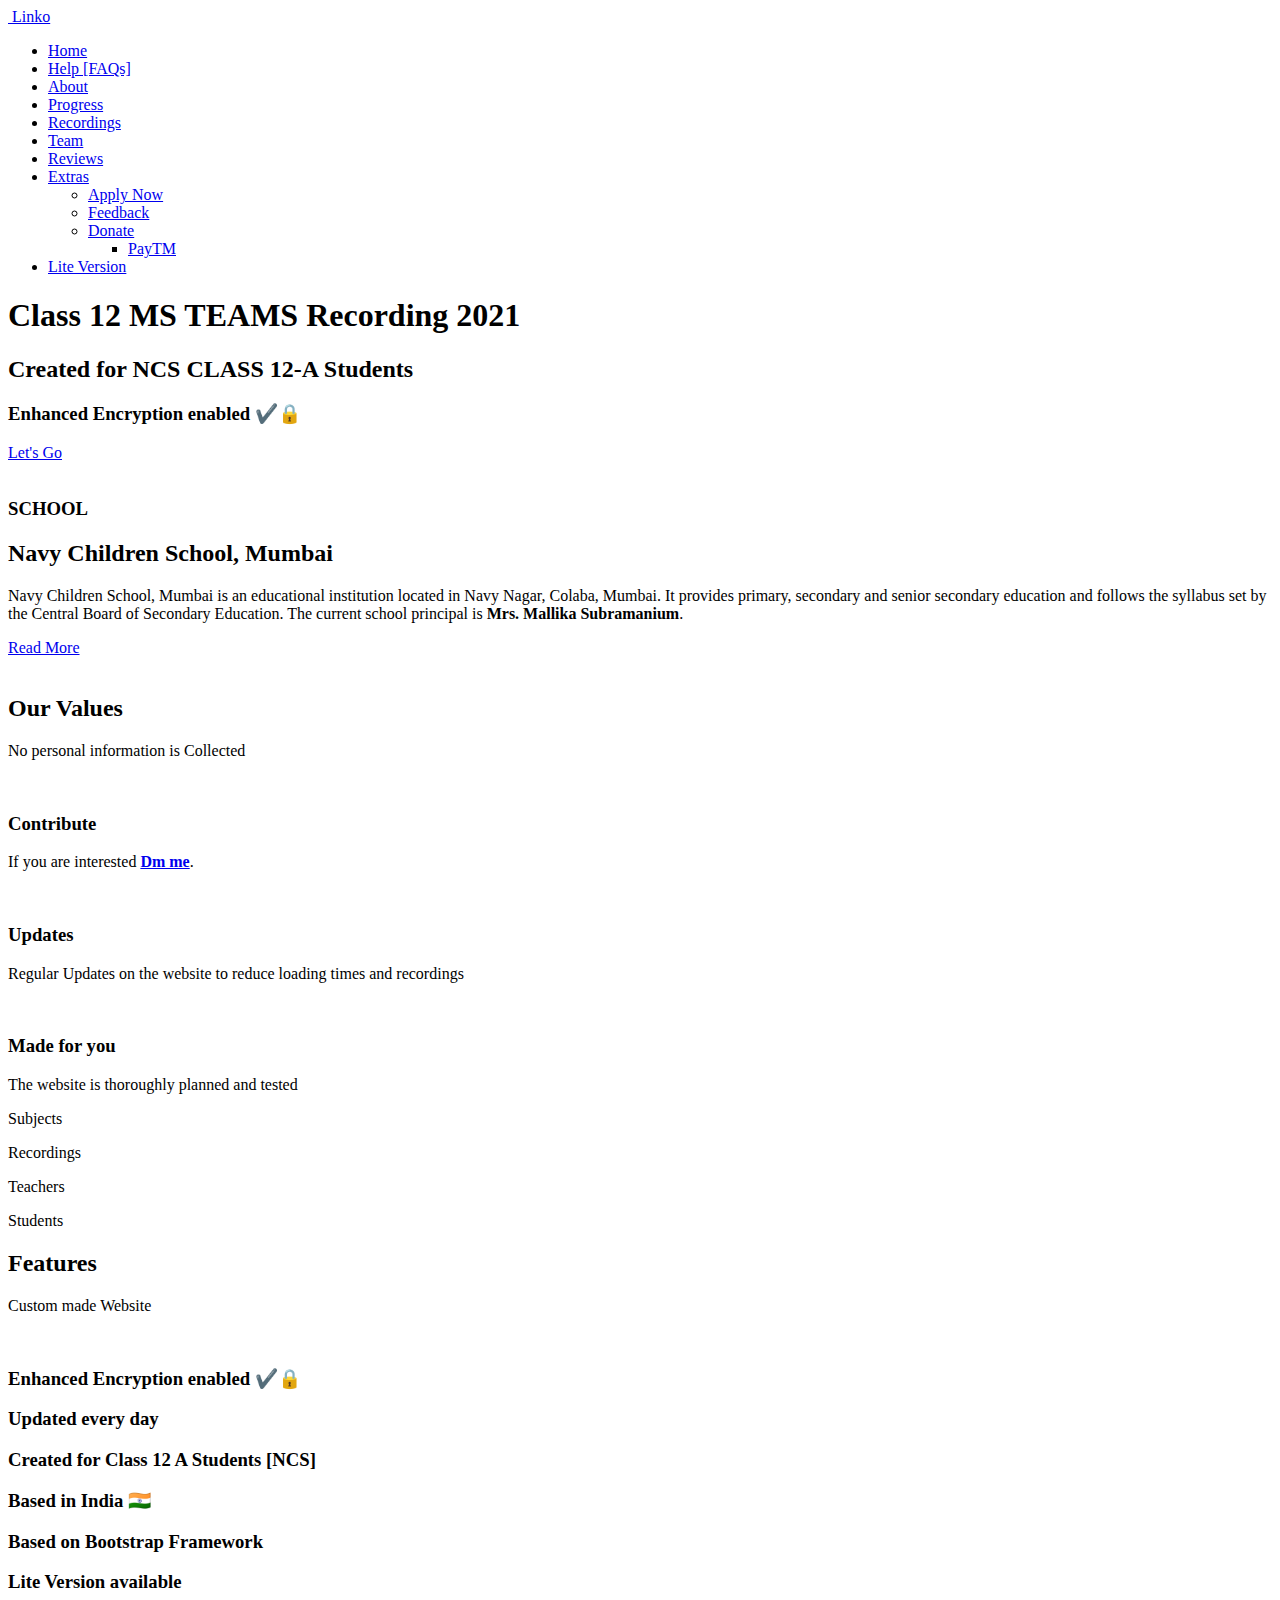
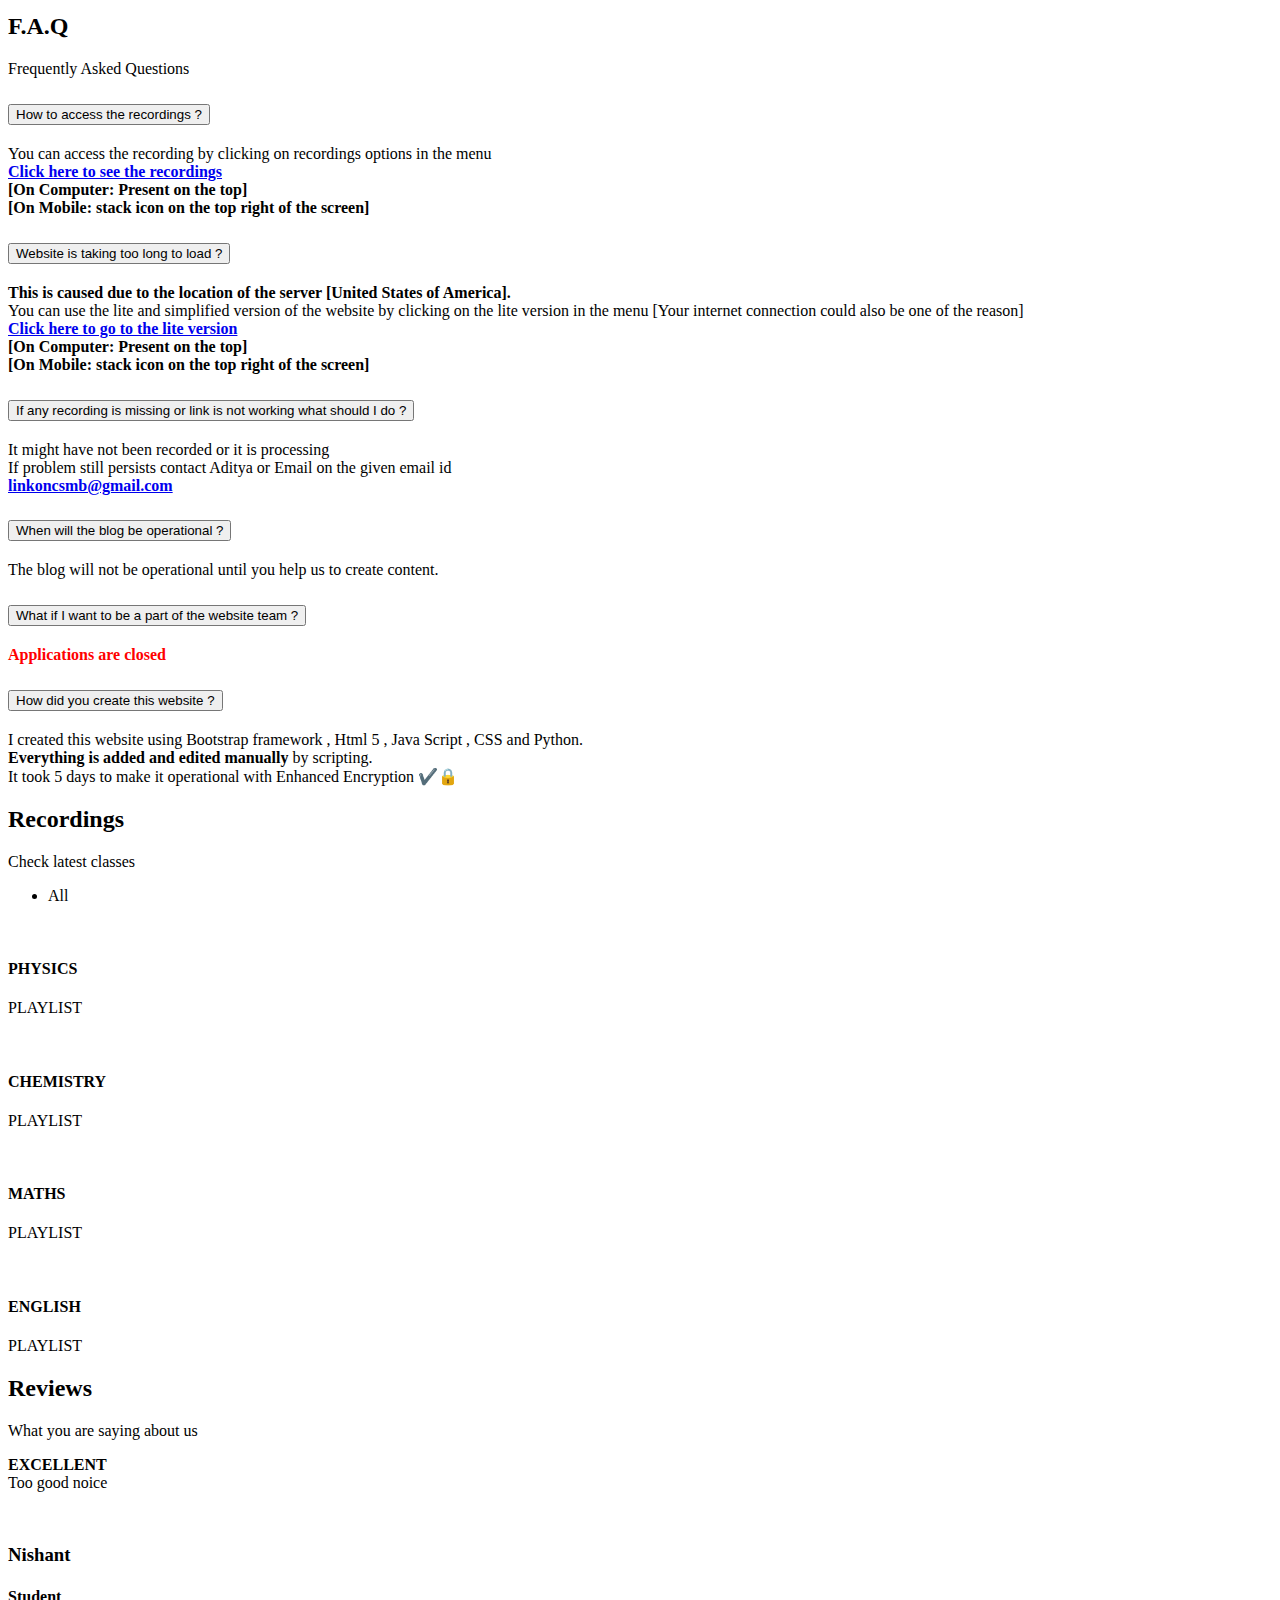
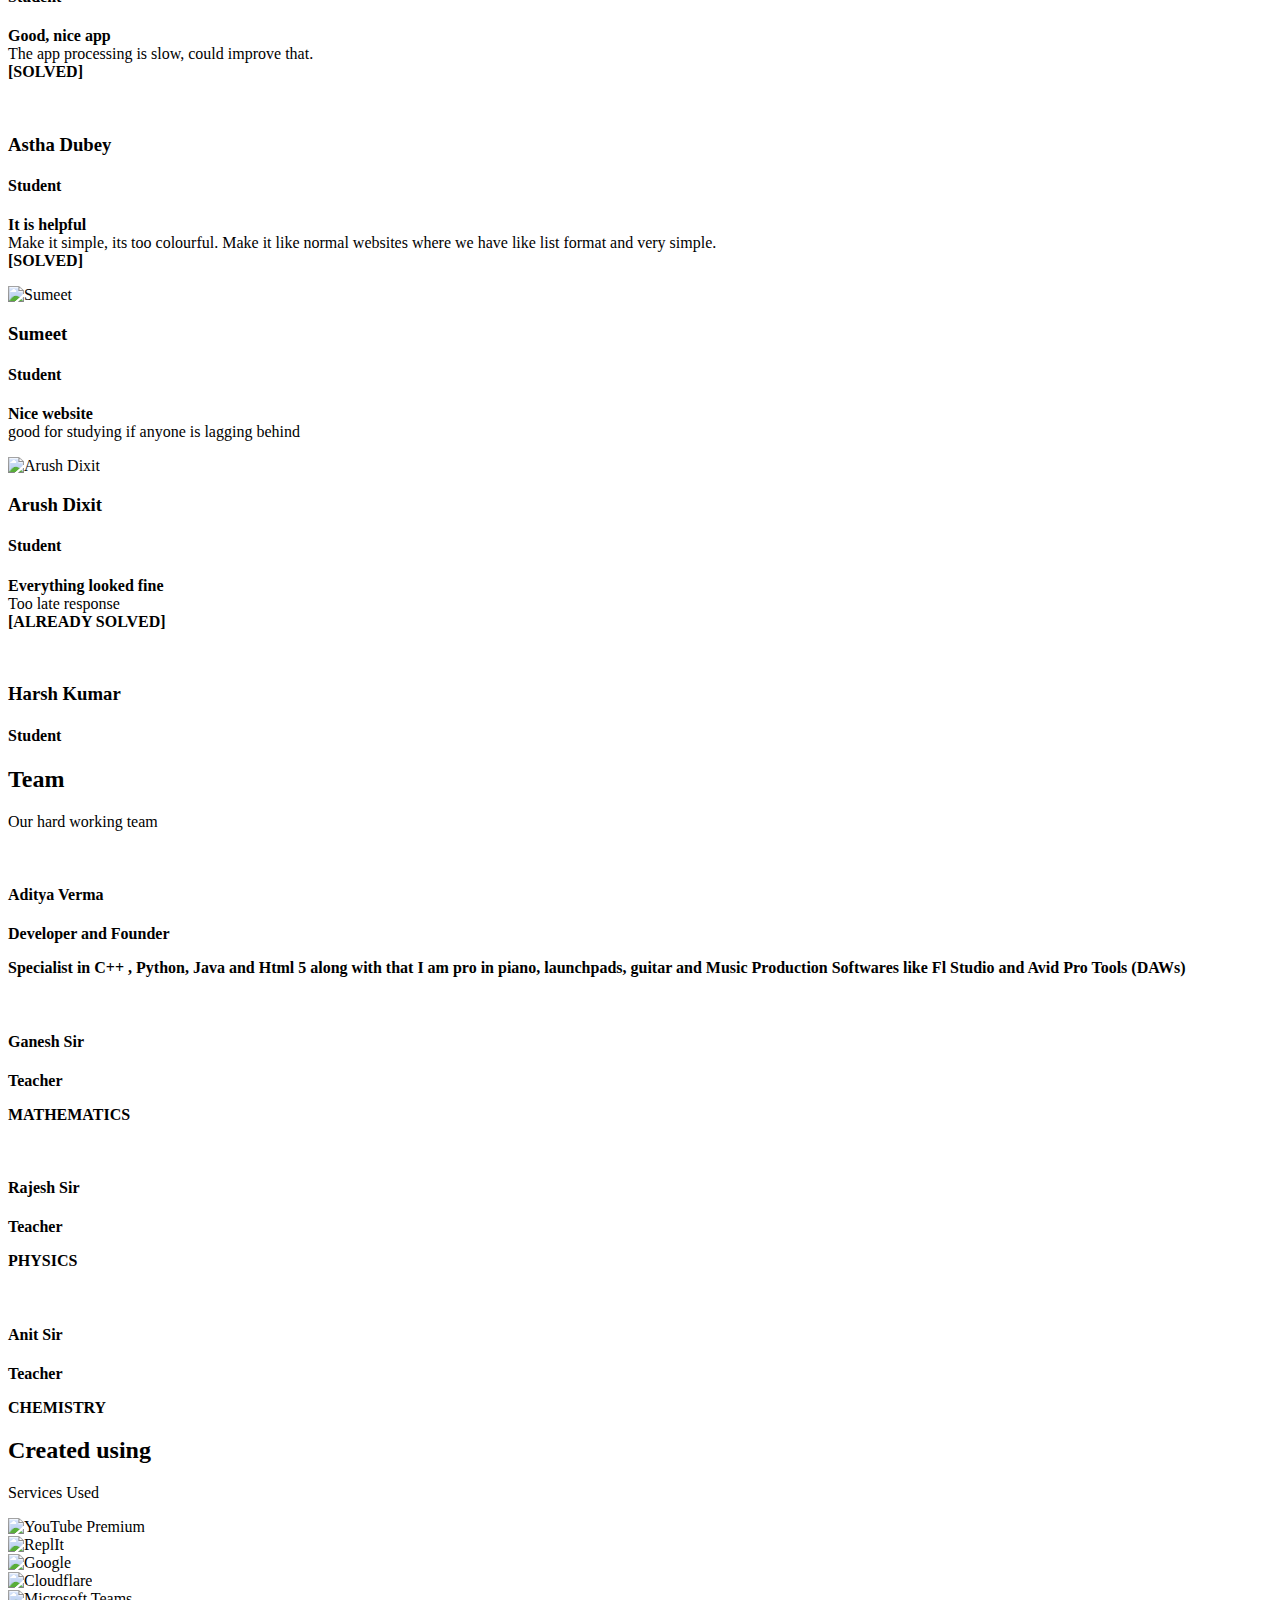
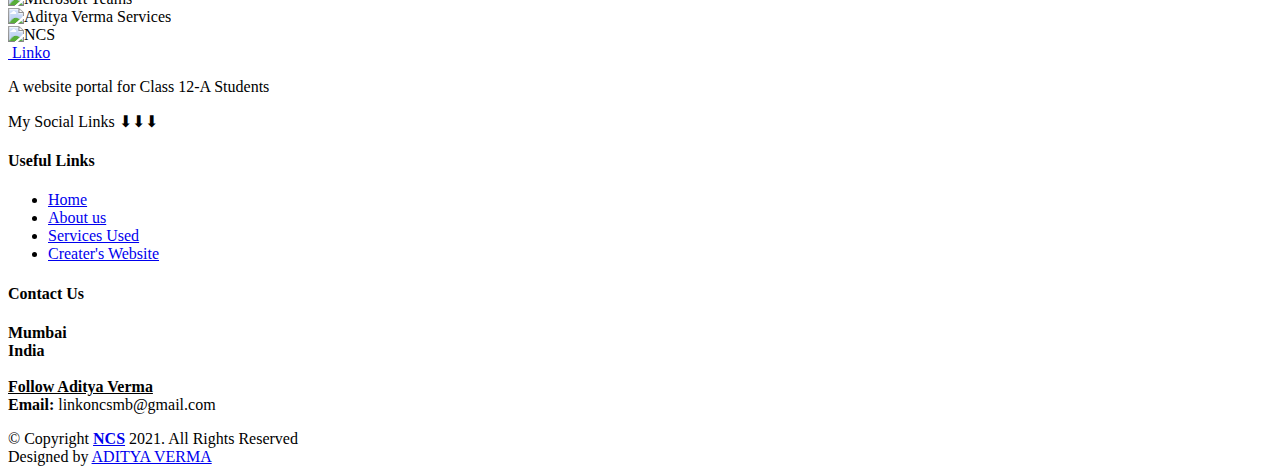
==== index.html @ db5c9a04 "Add files via upload" ====
<!DOCTYPE html>
<html lang="en">

<head>
  <meta charset="utf-8">
  <meta content="width=device-width, initial-scale=1.0" name="viewport">

  <title>Linko</title>
  <meta content="For class 12-A Student NCS BY ADITYA VERMA" name="description">

  <meta content="LINKO NCS" name="keywords">

  <!-- Favicons -->
  <link href="assets/img/favicon.png" rel="icon">
  <link href="assets/img/apple-touch-icon.png" rel="apple-touch-icon">

  <!-- Google Fonts -->
  <link
    href="https://fonts.googleapis.com/css?family=Open+Sans:300,300i,400,400i,600,600i,700,700i|Nunito:300,300i,400,400i,600,600i,700,700i|Poppins:300,300i,400,400i,500,500i,600,600i,700,700i"
    rel="stylesheet">

  <!-- Vendor CSS Files -->
  <link href="assets/vendor/bootstrap/css/bootstrap.min.css" rel="stylesheet">
  <link href="assets/vendor/bootstrap-icons/bootstrap-icons.css" rel="stylesheet">
  <link href="assets/vendor/aos/aos.css" rel="stylesheet">
  <link href="assets/vendor/remixicon/remixicon.css" rel="stylesheet">
  <link href="assets/vendor/swiper/swiper-bundle.min.css" rel="stylesheet">
  <link href="assets/vendor/glightbox/css/glightbox.min.css" rel="stylesheet">

  <link href="assets/css/style.css" rel="stylesheet">

</head>
<style>

  ::-moz-selection {
    /* Code for Firefox */
    color: black;
    background: #3af9c7;
  }

  ::selection {
    color: black;
    background: #3af9c7;
  }
</style>
<body>

  <!-- ======= Header ======= -->
  <header id="header" class="header fixed-top">
    <div class="container-fluid container-xl d-flex align-items-center justify-content-between">
      <!-- hitwebcounter Code START -->

      <a href="index.html" class="logo d-flex align-items-center">
        <img src="assets/img/logo.png" alt="">
        <span>Linko</span>
      </a>

      <nav id="navbar" class="navbar">
        <ul>
          <li><a class="nav-link scrollto active" href="#hero">Home</a></li>
          <li><a class="nav-link scrollto" href="#faq">Help [FAQs]</a></li>
          <li><a class="nav-link scrollto" href="#about">About</a></li>
          <li><a class="nav-link scrollto" href="#counts">Progress</a></li>
          <li><a class="nav-link scrollto" href="#portfolio">Recordings</a></li>
          <li><a class="nav-link scrollto" href="#team">Team</a></li>
          <li><a class="nav-link scrollto" href="#testimonials">Reviews</a></li>
          
          <li class="dropdown"><a href="#"><span>Extras</span> <i class="bi bi-chevron-down"></i></a>
            <ul>
              <li><a href="https://forms.gle/Lf3vLYEf5ioNbcC17">Apply Now</a></li>
              <li><a href="https://forms.gle/MYfnvfSgGbt4yJQ56">Feedback</a></li>
              <li class="dropdown"><a href="#"><span>Donate</span> <i class="bi bi-chevron-right"></i></a>
                <ul>
                  <li><a href="#">PayTM</a></li>
                </ul>
              </li>
            </ul>
          </li>
          <li><a class="getstarted scrollto" href="https://archive.adityavermareal.repl.co/" target="blank">Lite Version</S></a></li>
        </ul>
        <i class="bi bi-list mobile-nav-toggle"></i>
      </nav><!-- .navbar -->

    </div>
  </header><!-- End Header -->

  <!-- ======= Hero Section ======= -->
  <section id="hero" class="hero d-flex align-items-center">

    <div class="container">
      <div class="row">
        <div class="col-lg-6 d-flex flex-column justify-content-center">
          <h1 data-aos="fade-up">Class 12 MS TEAMS Recording 2021</h1>
          <h2 data-aos="fade-up" data-aos-delay="100">Created for NCS CLASS 12-A Students
          </h2>
          <h3 data-aos="fade-down" data-aos-delay="100">Enhanced Encryption enabled ✔️🔒
          </h3>
          <div data-aos="fade-up" data-aos-delay="100">
            <div class="text-center text-lg-start">
              <a href="#portfolio"
                class="btn-get-started scrollto d-inline-flex align-items-center justify-content-center align-self-center">
                <span>Let's Go</span>
                <i class="bi bi-arrow-right"></i>
              </a>
            </div>
          </div>
        </div>
        <div class="col-lg-6 hero-img" data-aos="zoom-out" data-aos-delay="200">
          <img src="assets/img/hero-img.png" class="img-fluid" alt="">
        </div>
      </div>
    </div>

  </section><!-- End Hero -->

  <main id="main">
    <!-- ======= About Section ======= -->
    <section id="about" class="about">

      <div class="container" data-aos="fade-up">
        <div class="row gx-0">

          <div class="col-lg-6 d-flex flex-column justify-content-center" data-aos="fade-up" data-aos-delay="200">
            <div class="content">
              <h3>SCHOOL</h3>
              <h2>Navy Children School, Mumbai</h2>
              <p>Navy Children School, Mumbai is an educational institution located in Navy Nagar, Colaba, Mumbai. It
                provides primary, secondary and senior secondary education and follows the syllabus set by the Central
                Board of Secondary Education. The current school principal is <b>Mrs. Mallika Subramanium</b>.</p>
              <div class="text-center text-lg-start">
                <a href="https://ncsmumbai.com"
                  class="btn-read-more d-inline-flex align-items-center justify-content-center align-self-center">
                  <span>Read More</span>
                  <i class="bi bi-arrow-right"></i>
                </a>
              </div>
            </div>
          </div>

          <div class="col-lg-6 d-flex align-items-center" data-aos="zoom-out" data-aos-delay="200">
            <img src="assets/img/about.jpg" class="img-fluid" alt="">
          </div>

        </div>
      </div>

    </section><!-- End About Section -->

    <!-- ======= Values Section ======= -->
    <section id="values" class="values">

      <div class="container" data-aos="fade-up">

        <header class="section-header">
          <h2>Our Values</h2>
          <p>No personal information is Collected</p>
        </header>

        <div class="row">

          <div class="col-lg-4">
            <div class="box" data-aos="fade-up" data-aos-delay="200">
              <img src="assets/img/values-1.png" class="img-fluid" alt="">
              <h3>Contribute</h3>
              <p>If you are interested <a href="https://www.instagram.com/aditya_verma_real/"><b>Dm me</b></a>.</p>
            </div>
          </div>

          <div class="col-lg-4 mt-4 mt-lg-0">
            <div class="box" data-aos="fade-up" data-aos-delay="200">
              <img src="assets/img/values-2.png" class="img-fluid" alt="">
              <h3>Updates</h3>
              <p>Regular Updates on the website to reduce loading times and recordings</p>
            </div>
          </div>

          <div class="col-lg-4 mt-4 mt-lg-0">
            <div class="box" data-aos="fade-up" data-aos-delay="200">
              <img src="assets/img/values-3.png" class="img-fluid" alt="">
              <h3>Made for you</h3>
              <p>The website is thoroughly planned and tested</p>
            </div>
          </div>

        </div>

      </div>

    </section><!-- End Values Section -->

    <!-- ======= Counts Section ======= -->
    <section id="counts" class="counts">
      <div class="container" data-aos="fade-up">

        <div class="row gy-4">

          <div class="col-lg-3 col-md-6">
            <div class="count-box">
              <i class="bi bi-book"></i>
              <div>
                <span data-purecounter-start="150" data-purecounter-end="4" data-purecounter-duration="1"
                  class="purecounter"></span>
                <p>Subjects</p>
              </div>
            </div>
          </div>

          <div class="col-lg-3 col-md-6">
            <div class="count-box">
              <i class="bi bi-camera" style="color: #f54040;"></i>
              <div>
                <span data-purecounter-start="300" data-purecounter-end="134" data-purecounter-duration="1"
                  class="purecounter"></span>
                <p>Recordings</p>
              </div>
            </div>
          </div>

          <div class="col-lg-3 col-md-6">
            <div class="count-box">
              <i class="bi bi-people" style="color: #15be56;"></i>
              <div>
                <span data-purecounter-start="150" data-purecounter-end="5" data-purecounter-duration="1"
                  class="purecounter"></span>
                <p>Teachers</p>
              </div>
            </div>
          </div>

          <div class="col-lg-3 col-md-6">
            <div class="count-box">
              <i class="bi bi-person-check-fill" style="color: #bb0852;"></i>
              <div>
                <span data-purecounter-start="150" data-purecounter-end="39" data-purecounter-duration="1"
                  class="purecounter"></span>
                <p>Students</p>
              </div>
            </div>
          </div>

        </div>

      </div>
    </section><!-- End Counts Section -->

    <!-- ======= Features Section ======= -->
    <section id="features" class="features">

      <div class="container" data-aos="fade-up">

        <header class="section-header">
          <h2>Features</h2>
          <p>Custom made Website</p>
        </header>

        <div class="row">

          <div class="col-lg-6">
            <img src="assets/img/features.png" class="img-fluid" alt="">
          </div>

          <div class="col-lg-6 mt-5 mt-lg-0 d-flex">
            <div class="row align-self-center gy-4">

              <div class="col-md-6" data-aos="zoom-out" data-aos-delay="200">
                <div class="feature-box d-flex align-items-center">
                  <i class="bi bi-shield-fill-check"></i>
                  <h3>Enhanced Encryption enabled ✔️🔒</h3>
                </div>
              </div>

              <div class="col-md-6" data-aos="zoom-out" data-aos-delay="200">
                <div class="feature-box d-flex align-items-center">
                  <i class="bi bi-tools"></i>
                  <h3>Updated every day</h3>
                </div>
              </div>

              <div class="col-md-6" data-aos="zoom-out" data-aos-delay="200">
                <div class="feature-box d-flex align-items-center">
                  <i class="bi bi-unlock-fill"></i>
                  <h3>Created for Class 12 A Students [NCS]</h3>
                </div>
              </div>

              <div class="col-md-6" data-aos="zoom-out" data-aos-delay="200">
                <div class="feature-box d-flex align-items-center">
                  <i class="bi bi-patch-check-fill"></i>
                  <h3>Based in India 🇮🇳</h3>
                </div>
              </div>

              <div class="col-md-6" data-aos="zoom-out" data-aos-delay="200">
                <div class="feature-box d-flex align-items-center">
                  <i class="bi bi-bootstrap-fill"></i>
                  <h3>Based on Bootstrap Framework</h3>
                </div>
              </div>

              <div class="col-md-6" data-aos="zoom-out" data-aos-delay="200">
                <div class="feature-box d-flex align-items-center">
                  <i class="bi bi-stack"></i>
                  <h3>Lite Version available</h3>
                </div>
              </div>

            </div>
          </div>

        </div> <!-- / row -->


      </div>

      </div>


      </div><!-- End Feature Tabs -->



      </div>

    </section><!-- End Features Section -->



    <!-- ======= Pricing Section ======= -->
    <!-- <section id="pricing" class="pricing">

      <div class="container" data-aos="fade-up">

        <header class="section-header">
          <h2>Pricing</h2>
          <p>Check our Pricing</p>
        </header>

        <div class="row gy-4" data-aos="fade-left">


          <div class="col-sm-14" data-aos="zoom-in" data-aos-delay="200">
            <div class="box">
              <span class="featured">Active Plan</span>
              <h3 style="color: #65c600;font-size:30px">FREE!!!</h3>
              <div class="price"><sup>₹</sup>0<span> / mo</span></div>
              <img src="assets/img/pricing-free.png" class="img-fluid" alt="">
              <ul>
                <li>Secured Searching</li>
                <li>Support</li>
                <li>Regularly updated recordings</li>
                <li>Fluid Website Experience</li>
                <li>Enjoy!!😃😃</li>
              </ul>
              <a class="btn-buy">Activated</a>
            </div>
          </div>


        </div>

      </div>

    </section>End Pricing Section -->

    <!-- ======= F.A.Q Section ======= -->
    <section id="faq" class="faq">

      <div class="container" data-aos="fade-up">

        <header class="section-header">
          <h2>F.A.Q</h2>
          <p>Frequently Asked Questions</p>
        </header>

        <div class="row">
          <div class="col-lg-6">
            <!-- F.A.Q List 1-->
            <div class="accordion accordion-flush" id="faqlist1">
              <div class="accordion-item">
                <h2 class="accordion-header">
                  <button class="accordion-button collapsed" type="button" data-bs-toggle="collapse"
                    data-bs-target="#faq-content-1">
                    How to access the recordings ?
                  </button>
                </h2>
                <div id="faq-content-1" class="accordion-collapse collapse" data-bs-parent="#faqlist1">
                  <div class="accordion-body">
                    You can access the recording by clicking on recordings options in the menu<br><b><a
                        href="#portfolio">Click
                        here to see the recordings</a></b><br> <b>[On Computer:
                      Present
                      on
                      the top]</b> <br><b>[On Mobile: stack icon on the top right of the screen]</b>
                  </div>
                </div>
              </div>

              <div class="accordion-item">
                <h2 class="accordion-header">
                  <button class="accordion-button collapsed" type="button" data-bs-toggle="collapse"
                    data-bs-target="#faq-content-2">
                    Website is taking too long to load ?
                  </button>
                </h2>
                <div id="faq-content-2" class="accordion-collapse collapse" data-bs-parent="#faqlist1">
                  <div class="accordion-body">
                    <b>This is caused due to the location of the server [United States of America].</b><br>
                    You can use the lite and simplified version of the website by clicking on the lite version in the
                    menu [Your internet connection could also be one of the reason]<br><b><a href="https://archive.adityavermareal.repl.co/" target="blank">Click
                        here to go to the
                        lite
                        version</a></b><br> <b>[On Computer:
                      Present
                      on
                      the top]</b> <br><b>[On Mobile: stack icon on the top right of the screen]</b>
                  </div>
                </div>
              </div>
              <div class="accordion-item">
                <h2 class="accordion-header">
                  <button class="accordion-button collapsed" type="button" data-bs-toggle="collapse"
                    data-bs-target="#faq-content-3">
                    If any recording is missing or link is not working what should I do ?
                  </button>
                </h2>
                <div id="faq-content-3" class="accordion-collapse collapse" data-bs-parent="#faqlist1">
                  <div class="accordion-body">
                    It might have not been recorded or it is processing<br>
                    If problem still persists contact Aditya or Email on the given email id<br>
                    <b><a href="mailto:" linkoncsmb@gmail.com">linkoncsmb@gmail.com</a></b>
                  </div>
                </div>
              </div>

            </div>
          </div>

          <div class="col-lg-6">

            <!-- F.A.Q List 2-->
            <div class="accordion accordion-flush" id="faqlist2">

              <div class="accordion-item">
                <h2 class="accordion-header">
                  <button class="accordion-button collapsed" type="button" data-bs-toggle="collapse"
                    data-bs-target="#faq2-content-1">
                    When will the blog be operational ?
                  </button>
                </h2>
                <div id="faq2-content-1" class="accordion-collapse collapse" data-bs-parent="#faqlist2">
                  <div class="accordion-body">
                    The blog will not be operational until you help us to create content.
                  </div>
                </div>
              </div>

              <div class="accordion-item">
                <h2 class="accordion-header">
                  <button class="accordion-button collapsed" type="button" data-bs-toggle="collapse"
                    data-bs-target="#faq2-content-2">
                    What if I want to be a part of the website team ?
                  </button>
                </h2>
                <div id="faq2-content-2" class="accordion-collapse collapse" data-bs-parent="#faqlist2">
                  <div class="accordion-body">
                    <!-- <b>You can fill in your applications on <a
                        href="https://docs.google.com/forms/d/e/1FAIpQLScGGHbZJacKiK4cEIyRoFhp67HhxUB2zY13rJWEF1Fowg9fsw/viewform">Google
                        Forms</b></a><br>⬇⬇⬇⬇⬇⬇⬇⬇⬇<br><b><a
                        href="">

                        Click here to apply</b></a> --><b style="color:red">Applications are closed</b>
                  </div>
                </div>
              </div>

              <div class="accordion-item">
                <h2 class="accordion-header">
                  <button class="accordion-button collapsed" type="button" data-bs-toggle="collapse"
                    data-bs-target="#faq2-content-3">
                    How did you create this website ?
                  </button>
                </h2>
                <div id="faq2-content-3" class="accordion-collapse collapse" data-bs-parent="#faqlist2">
                  <div class="accordion-body">
                    I created this website using Bootstrap framework , Html 5 , Java Script , CSS and Python.<br>
                    <b>Everything is added and edited manually</b> by scripting.<br>
                    It took 5 days to make it operational with Enhanced Encryption ✔️🔒
                  </div>
                </div>
              </div>

            </div>
          </div>

        </div>

      </div>

    </section>
    <!-- End F.A.Q Section -->

    <!-- ======= Portfolio Section ======= -->
    <section id="portfolio" class="portfolio">

      <div class="container" data-aos="fade-up">

        <header class="section-header">
          <h2>Recordings</h2>
          <p>Check latest classes</p>
        </header>

        <div class="row" data-aos="fade-up" data-aos-delay="100">
          <div class="col-lg-12 d-flex justify-content-center">
            <ul id="portfolio-flters">
              <li data-filter="*" class="filter-active">All</li>
            </ul>
          </div>
        </div>

        <div class="row gy-4 portfolio-container" data-aos="fade-up" data-aos-delay="200">

          <div class="col-lg-4 col-md-6 portfolio-item filter-active">
            <div class="portfolio-wrap">
              <img src="assets/img/portfolio/phy.jpg" class="img-fluid" alt="">
              <div class="portfolio-info">
                <h4>PHYSICS</h4>
                <p>PLAYLIST</p>

                <div class="portfolio-links">
                  <a href="https://www.youtube.com/playlist?list=PLlSISWk1ZhpSWvXoR1vXmvS6j-_hrzXnF" title="Watch Now!" target="blank"><i class="bi bi-youtube"></i></a>
                </div>

              </div>
            </div>
          </div>

          <div class="col-lg-4 col-md-6 portfolio-item filter-active">
            <div class="portfolio-wrap">
              <img src="assets/img/portfolio/chem.jpg" class="img-fluid" alt="">
              <div class="portfolio-info">
                <h4>CHEMISTRY</h4>
                <p>PLAYLIST</p>
                <div class="portfolio-links">

                  <a href="https://www.youtube.com/playlist?list=PLlSISWk1ZhpQsSAaQ-VPK1HwLnjUZLN4O" title="Watch Now!" target="blank"><i class="bi bi-youtube"></i></a>
                </div>
              </div>
            </div>
          </div>

          <div class="col-lg-4 col-md-6 portfolio-item filter-active">
            <div class="portfolio-wrap">
              <img src="assets/img/portfolio/math.jpg" class="img-fluid" alt="">
              <div class="portfolio-info">
                <h4>MATHS</h4>
                <p>PLAYLIST</p>
                <div class="portfolio-links">

                  <a href="https://www.youtube.com/playlist?list=PLlSISWk1ZhpTjaxaa5YOggj6VP_nkWZe3" title="Watch Now!" target="blank"><i class="bi bi-youtube"></i></a>
                </div>
              </div>
            </div>
          </div>
          <div class="col-lg-4 col-md-6 portfolio-item filter-active">
            <div class="portfolio-wrap">
              <img src="assets/img/portfolio/eng.jpg" class="img-fluid" alt="">
              <div class="portfolio-info">
                <h4>ENGLISH</h4>
                <p>PLAYLIST</p>
                <div class="portfolio-links">

                  <a href="https://www.youtube.com/playlist?list=PLlSISWk1ZhpR7zDpiUMgwXzzAIou7COS5" title="Watch Now!" target="blank"><i class="bi bi-youtube"></i></a>
                </div>
              </div>
            </div>
          </div>

          

        </div>

      </div>

    </section><!-- End Portfolio Section -->





    

    <!-- ======= Testimonials Section ======= -->
    <section id="testimonials" class="testimonials">

      <div class="container" data-aos="fade-up">

        <header class="section-header">
          <h2>Reviews</h2>
          <p>What you are saying about us</p>
        </header>

        <div class="testimonials-slider swiper-container" data-aos="fade-up" data-aos-delay="200">
          <div class="swiper-wrapper">

            <div class="swiper-slide">
              <div class="testimonial-item">
                <div class="stars">
                  <i class="bi bi-star-fill"></i><i class="bi bi-star-fill"></i><i class="bi bi-star-fill"></i><i
                    class="bi bi-star-fill"></i><i class="bi bi-star-fill"></i>
                </div>
                <p><b>EXCELLENT</b><br>
                  Too good noice
                </p>
                <div class="profile mt-auto">
                  <img src="assets/img/clients/yo.jpg" class="testimonial-img" alt="">
                  <h3>Nishant</h3>
                  <h4>Student</h4>
                </div>
              </div>
            </div><!-- End testimonial item -->

            <div class="swiper-slide">
              <div class="testimonial-item">
                <div class="stars">
                  <i class="bi bi-star-fill"></i><i class="bi bi-star-fill"></i><i class="bi bi-star-fill"></i><i
                    class="bi bi-star-fill"></i><i class="bi bi-star-fill"></i>
                </div>
                <p><b>Good, nice app</b><br>
                  The app processing is slow, could improve that.<br>
                  <B>[SOLVED]</B>
                </p>
                <div class="profile mt-auto">
                  <img src="./assets/img/testimonials/3.jpg" alt="">
                  <h3>Astha Dubey</h3>
                  <h4>Student</h4>
                </div>
              </div>
            </div><!-- End testimonial item -->

            <div class="swiper-slide">
              <div class="testimonial-item">
                <div class="stars">
                  <i class="bi bi-star-fill"></i><i class="bi bi-star-fill"></i><i class="bi bi-star-fill"></i><i
                    class="bi bi-star-fill"></i>
                </div>
                <p><b>It is helpful</b><br>
                  Make it simple, its too colourful. Make it like normal websites where we have like list format
                  and
                  very simple.<br>
                  <B>[SOLVED]</B>
                </p>
                <div class="profile mt-auto">
                  <img src="./assets/img/testimonials/1.jpg" alt="Sumeet">
                  <h3>Sumeet</h3>
                  <h4>Student</h4>
                </div>
              </div>
            </div><!-- End testimonial item -->

            <div class="swiper-slide">
              <div class="testimonial-item">
                <div class="stars">
                  <i class="bi bi-star-fill"></i><i class="bi bi-star-fill"></i><i class="bi bi-star-fill"></i><i
                    class="bi bi-star-fill"></i>
                </div>
                <p><b>Nice website</b><br>
                  good for studying if anyone is lagging behind
                </p>
                <div class="profile mt-auto">
                  <img src="./assets/img/testimonials/2.jpg" alt="Arush Dixit">
                  <h3>Arush Dixit</h3>
                  <h4>Student</h4>
                </div>
              </div>
            </div><!-- End testimonial item -->

            <div class="swiper-slide">
              <div class="testimonial-item">
                <div class="stars">
                  <i class="bi bi-star-fill"></i><i class="bi bi-star-fill"></i><i class="bi bi-star-fill"></i><i
                    class="bi bi-star-fill"></i><i class="bi bi-star-fill"></i>
                </div>
                <p><b>Everything looked fine</b>
                  <br>Too late response <br><b>[ALREADY SOLVED]</b>
                </p>
                <div class="profile mt-auto">
                  <img src="./assets/img/testimonials/4.jpg" class="testimonial-img" alt="">
                  <h3>Harsh Kumar</h3>
                  <h4>Student</h4>
                </div>
              </div>
            </div><!-- End testimonial item -->

          </div>
          <div class="swiper-pagination"></div>
        </div>

      </div>

    </section><!-- End Testimonials Section -->

    <!-- ======= Team Section ======= -->
    <section id="team" class="team">

      <div class="container" data-aos="fade-up">

        <header class="section-header">
          <h2>Team</h2>
          <p>Our hard working team</p>
        </header>

        <div class="row gy-4">

          <div class="col-lg-3 col-md-6 d-flex align-items-stretch" data-aos="fade-up" data-aos-delay="100">
            <div class="member">
              <div class="member-img">
                <img src="assets/img/team/team-1.jpg" class="img-fluid" alt="">
                <div class="social">
                  <a href="https://twitter.com/ADITYAVOFFICIAL"><i class="bi bi-twitter"></i></a>
                  <a href="https://www.youtube.com/channel/UC9zfSBBnZniAOrek0xMqUAw"><i class="bi bi-youtube"></i></a>
                  <a href="https://www.instagram.com/aditya_verma_real/"><i class="bi bi-instagram"></i></a>
                  <a href="https://www.linkedin.com/in/aditya-verma-real/"><i class="bi bi-linkedin"></i></a>
                </div>
              </div>
              <div class="member-info">
                <h4>Aditya Verma</h4>
                <span><b>Developer and Founder</b></span>
                <p><B>Specialist in C++ , Python, Java and Html 5 along with that I am pro in piano, launchpads,
                    guitar
                    and Music Production Softwares like Fl Studio and Avid Pro Tools (DAWs)</B></p>
              </div>
            </div>
          </div>

          <div class="col-lg-3 col-md-6 d-flex align-items-stretch" data-aos="fade-up" data-aos-delay="200">
            <div class="member">
              <div class="member-img">
                <img src="assets/img/team/team-2.png" class="img-fluid" alt="">
                <div class="social">
                  <a href=""><i class="bi bi-twitter"></i></a>
                  <a href=""><i class="bi bi-facebook"></i></a>
                  <a href=""><i class="bi bi-instagram"></i></a>
                  <a href=""><i class="bi bi-linkedin"></i></a>
                </div>
              </div>
              <div class="member-info">
                <h4>Ganesh Sir</h4>
                <span><b>Teacher</b></span>
                <p><B>MATHEMATICS</B></p>
              </div>
            </div>
          </div>

          <div class="col-lg-3 col-md-6 d-flex align-items-stretch" data-aos="fade-up" data-aos-delay="200">
            <div class="member">
              <div class="member-img">
                <img src="assets/img/team/team-3.jpg" class="img-fluid" alt="">
                <div class="social">
                  <a href=""><i class="bi bi-twitter"></i></a>
                  <a href=""><i class="bi bi-facebook"></i></a>
                  <a href=""><i class="bi bi-instagram"></i></a>
                  <a href=""><i class="bi bi-linkedin"></i></a>
                </div>
              </div>
              <div class="member-info">
                <h4>Rajesh Sir</h4>
                <span><b>Teacher</b></span>
                <p><B>PHYSICS</B></p>

              </div>
            </div>
          </div>

          <div class="col-lg-3 col-md-6 d-flex align-items-stretch" data-aos="fade-up" data-aos-delay="200">
            <div class="member">
              <div class="member-img">
                <img src="assets/img/team/team-4.jpg" class="img-fluid" alt="">
                <div class="social">
                  <a href=""><i class="bi bi-twitter"></i></a>
                  <a href=""><i class="bi bi-facebook"></i></a>
                  <a href=""><i class="bi bi-instagram"></i></a>
                  <a href=""><i class="bi bi-linkedin"></i></a>
                </div>
              </div>
              <div class="member-info">
                <h4>Anit Sir</h4>
                <span><b>Teacher</b></span>
                <p><B>CHEMISTRY</B></p>

              </div>
            </div>
          </div>

        </div>

      </div>

    </section><!-- End Team Section -->
    <!-- ======= Clients Section ======= -->
    <section id="clients" class="clients">

      <div class="container" data-aos="fade-up">

        <header class="section-header">
          <h2>Created using</h2>
          <p>Services Used</p>
        </header>

        <div class="clients-slider swiper-container">
          <div class="swiper-wrapper align-items-center">
            <div class="swiper-slide"><img
                src="https://upload.wikimedia.org/wikipedia/commons/thumb/d/dd/YouTube_Premium_logo.svg/1024px-YouTube_Premium_logo.svg.png"
                class="img-fluid" alt="YouTube Premium"></div>
            <div class="swiper-slide"><img src="https://cdn.freebiesupply.com/logos/large/2x/replit-logo-png-transparent.png" class="img-fluid"
                alt="ReplIt"></div>
            <div class="swiper-slide"><img
                src="https://upload.wikimedia.org/wikipedia/commons/thumb/2/2f/Google_2015_logo.svg/1200px-Google_2015_logo.svg.png"
                class="img-fluid" alt="Google"></div>
            <div class="swiper-slide"><img
                src="https://upload.wikimedia.org/wikipedia/en/thumb/3/37/Cloudflare-logo-vector.svg/1200px-Cloudflare-logo-vector.svg.png"
                class="img-fluid" alt="Cloudflare"></div>
            <div class="swiper-slide"><img
                src="https://download.logo.wine/logo/Microsoft_Teams/Microsoft_Teams-Logo.wine.png" class="img-fluid"
                alt="Microsoft Teams"></div>
            <div class="swiper-slide"><img src="assets/img/clients/client-7.png" class="img-fluid"
                alt="Aditya Verma Services"></div>
            <div class="swiper-slide"><img src="assets/img/clients/client-8.png" class="img-fluid" alt="NCS"></div>
          </div>
          <div class="swiper-pagination"></div>
        </div>
      </div>

    </section><!-- End Clients Section -->
  </main><!-- End #main -->

  <!-- ======= Footer ======= -->
  <footer id="footer" class="footer">

    <div class="footer-top">
      <div class="container">
        <div class="row gy-4">
          <div class="col-lg-5 col-md-12 footer-info">
            <a href="index.html" class="logo d-flex align-items-center">
              <img src="assets/img/logo.png" alt="">
              <span>Linko</span>
            </a>
            <p>A website portal for Class 12-A Students
            </p>
            <p>My Social Links ⬇⬇⬇</p>
            <div class="social-links mt-3">
              <a href="https://twitter.com/ADITYAVOFFICIAL" class="twitter"><i class="bi bi-twitter"></i></a>
              <a href="https://github.com/ADITYAVOFFICIAL" class="github"><i class="bi bi-github"></i></a>
              <a href="https://www.instagram.com/aditya_verma_real/" class="instagram"><i
                  class="bi bi-instagram bx bxl-instagram"></i></a>
              <a href="https://www.linkedin.com/in/aditya-verma-real/" class="linkedin"><i
                  class="bi bi-linkedin bx bxl-linkedin"></i></a>
            </div>
          </div>

          <div class="col-lg-2 col-6 footer-links">
            <h4>Useful Links</h4>
            <ul>
              <li><i class="bi bi-chevron-right"></i> <a href="#">Home</a></li>
              <li><i class="bi bi-chevron-right"></i> <a href="#about">About us</a></li>
              <li><i class="bi bi-chevron-right"></i> <a href="#clients">Services Used</a></li>
              <li><i class="bi bi-chevron-right"></i> <a
                  href="https://website.adityavermareal.repl.co/index.html">Creater's Website</a></li>
            </ul>
          </div>
          <div class="col-lg-3 col-md-12 footer-contact text-center text-md-start">
            <h4>Contact Us</h4>
            <p>
              <strong>Mumbai</strong><br>
              <strong>India</strong> <br><br>
              <strong><a style="color:black;" href="https://www.instagram.com/aditya_verma_real/">Follow Aditya
                  Verma</a></strong><br>
              <strong>Email:</strong> linkoncsmb@gmail.com<br>
            </p>

          </div>

        </div>
      </div>
    </div>
    </div>
    </div>
    </div>

    <div class="container">
      <div class="copyright">
        &copy; Copyright <strong><span><a href='https://ncsmumbai.com'>NCS</a></span></strong> 2021. All Rights Reserved
      </div>
      <div class="credits">
        Designed by <a href="https://website.adityavermareal.repl.co/index.html">ADITYA VERMA</a>
      </div>
    </div>
  </footer><!-- End Footer -->

  <a href="#" class="back-to-top d-flex align-items-center justify-content-center"><i
      class="bi bi-arrow-up-short"></i></a>

  <!-- Vendor JS Files -->
  <script src="assets/vendor/bootstrap/js/bootstrap.bundle.js"></script>
  <script src="assets/vendor/aos/aos.js"></script>
  <script src="assets/vendor/php-email-form/validate.js"></script>
  <script src="assets/vendor/swiper/swiper-bundle.min.js"></script>
  <script src="assets/vendor/purecounter/purecounter.js"></script>
  <script src="assets/vendor/isotope-layout/isotope.pkgd.min.js"></script>
  <script src="assets/vendor/glightbox/js/glightbox.min.js"></script>

  <!-- Template Main JS File -->
  <script src="assets/js/main.js"></script>

</body>

</html>
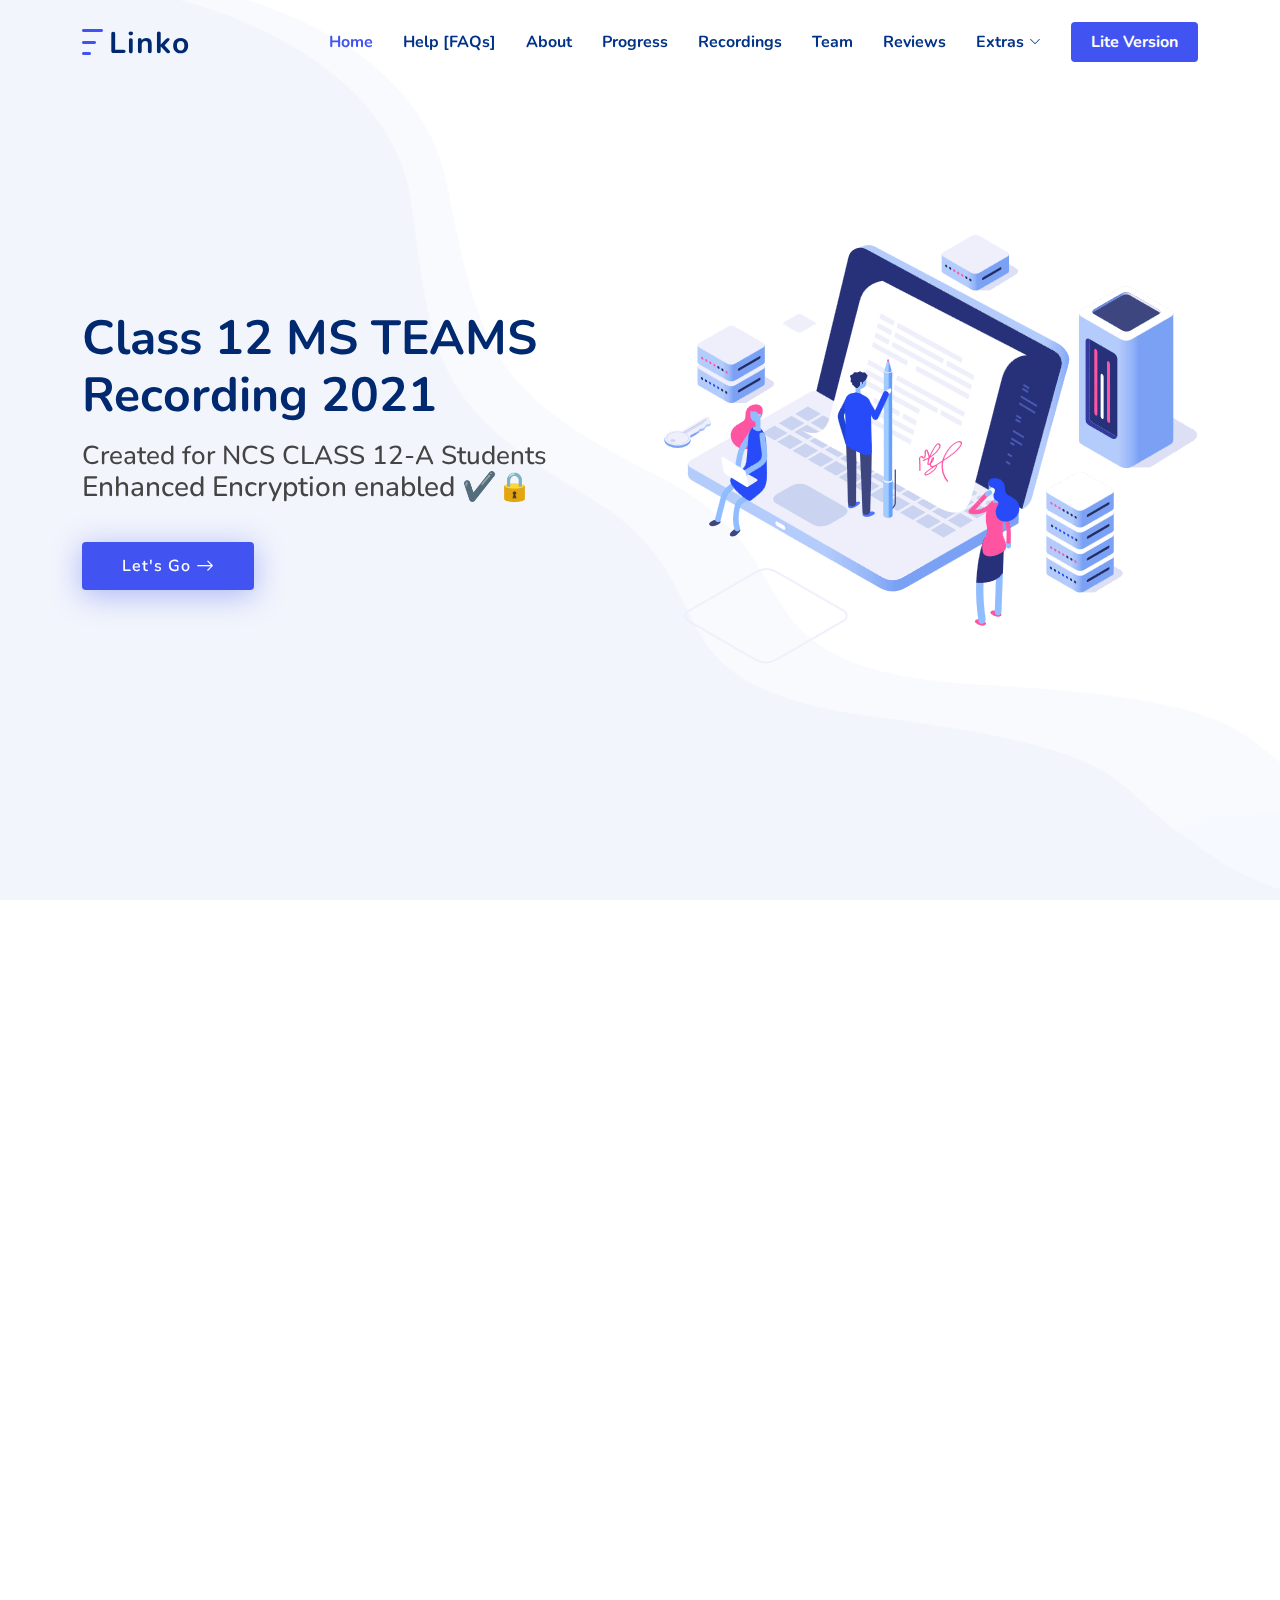
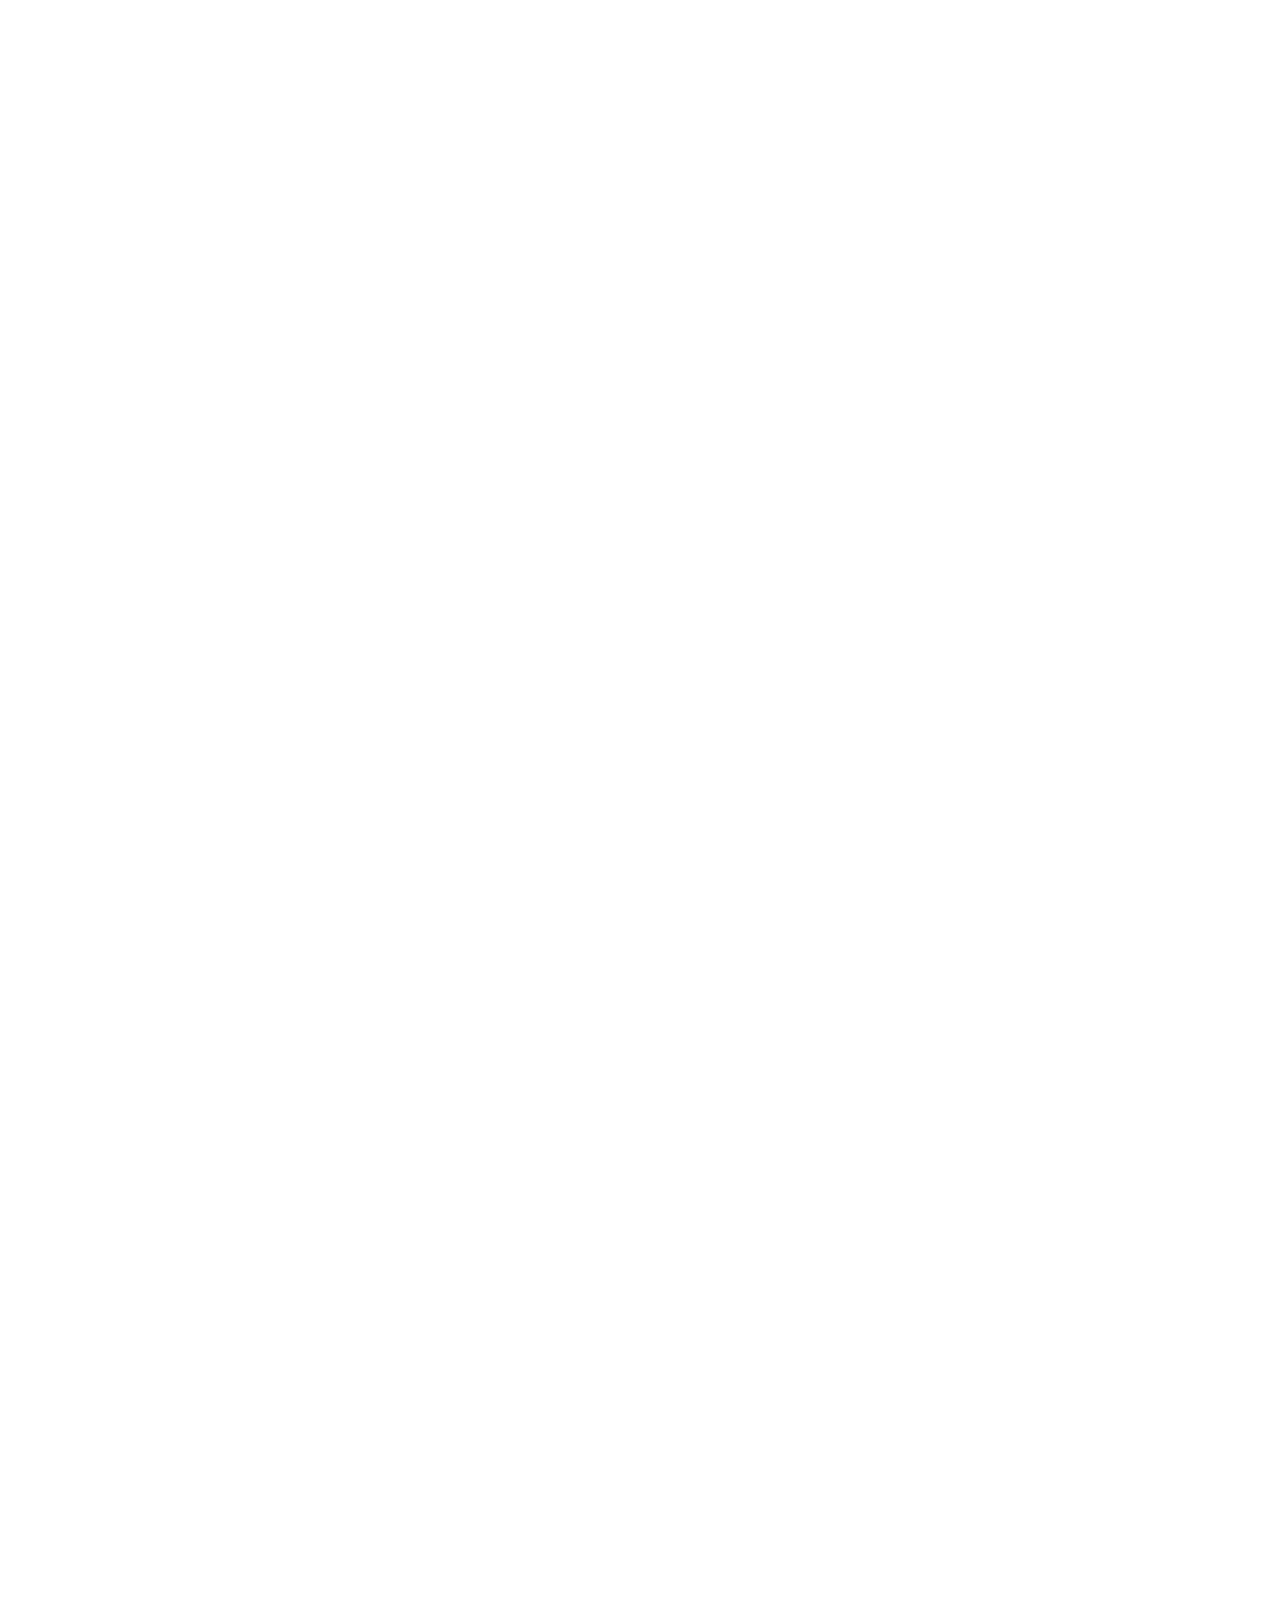
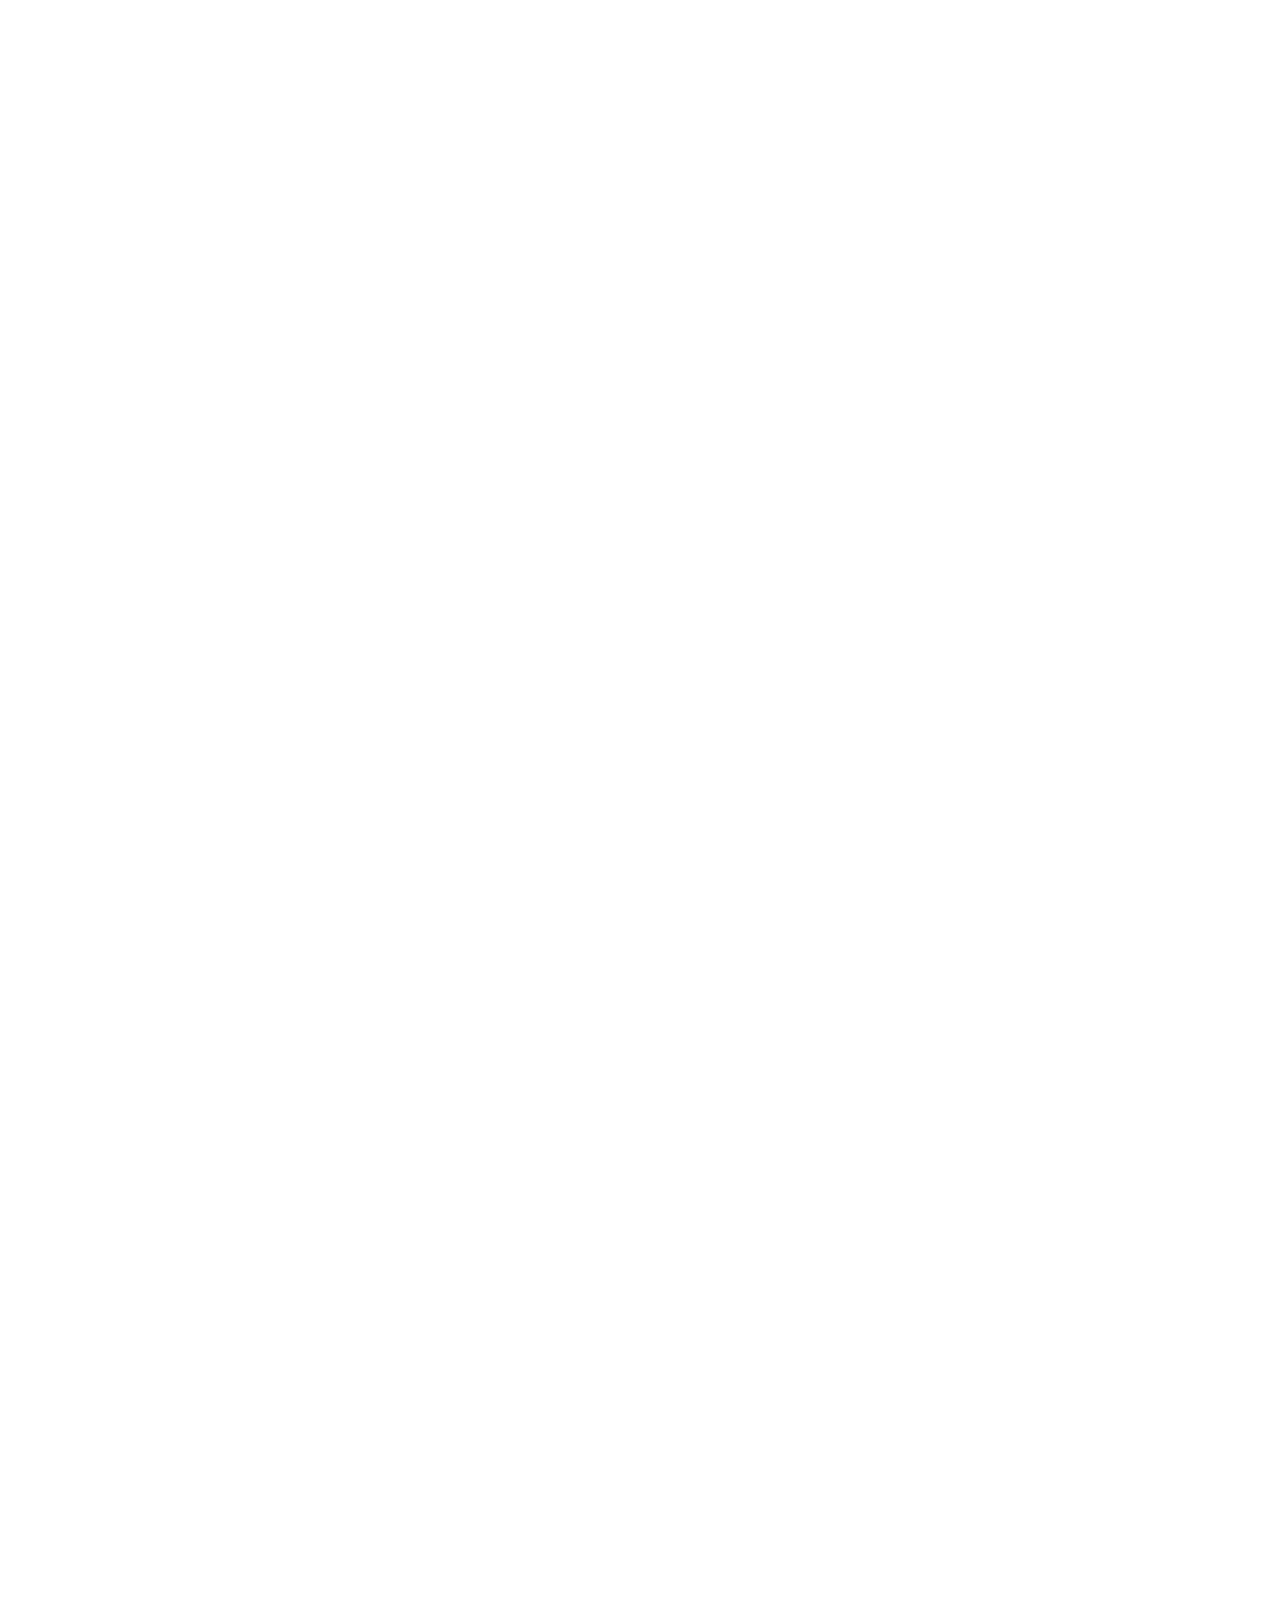
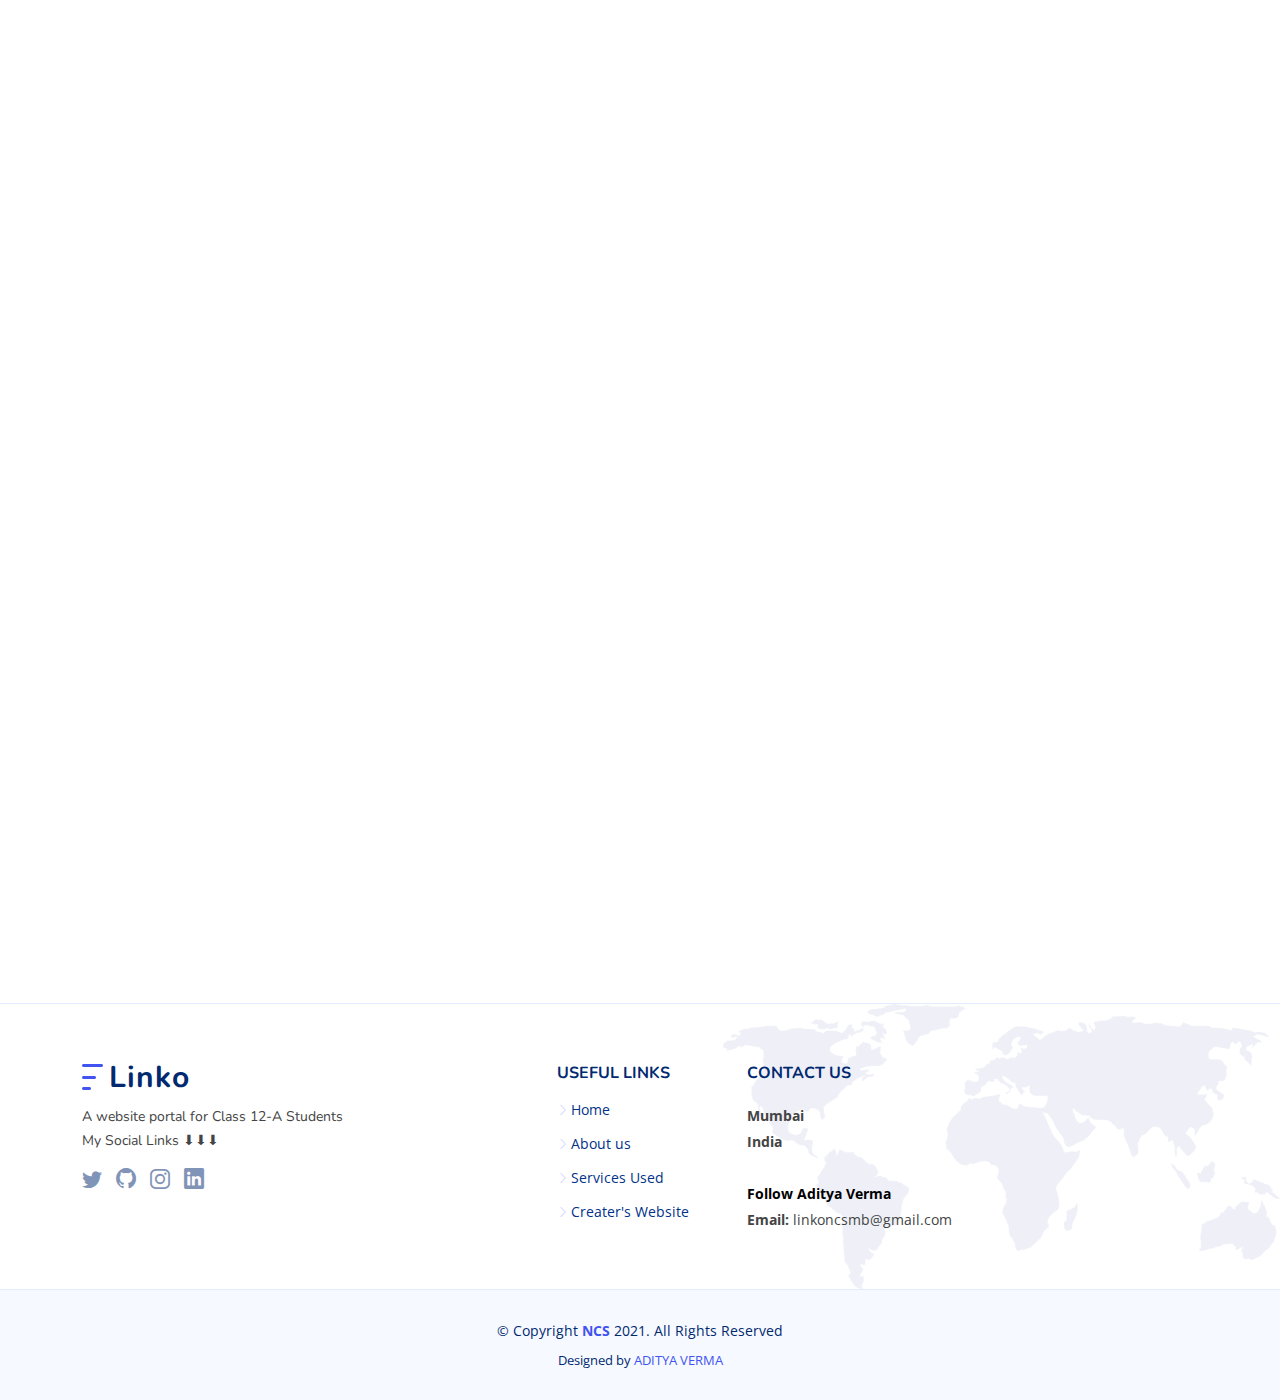
==== commit 73a99ffe: "Update index.html" ====
--- a/index.html
+++ b/index.html
@@ -714,7 +714,7 @@
           <div class="col-lg-3 col-md-6 d-flex align-items-stretch" data-aos="fade-up" data-aos-delay="100">
             <div class="member">
               <div class="member-img">
-                <img src="assets/img/team/team-1.jpg" class="img-fluid" alt="">
+                <img src="https://adityaver.netlify.app/assets/images/profile2.png" class="img-fluid" alt="">
                 <div class="social">
                   <a href="https://twitter.com/ADITYAVOFFICIAL"><i class="bi bi-twitter"></i></a>
                   <a href="https://www.youtube.com/channel/UC9zfSBBnZniAOrek0xMqUAw"><i class="bi bi-youtube"></i></a>
@@ -724,7 +724,7 @@
               </div>
               <div class="member-info">
                 <h4>Aditya Verma</h4>
-                <span><b>Developer and Founder</b></span>
+                <span><b>Developer</b></span>
                 <p><B>Specialist in C++ , Python, Java and Html 5 along with that I am pro in piano, launchpads,
                     guitar
                     and Music Production Softwares like Fl Studio and Avid Pro Tools (DAWs)</B></p>
